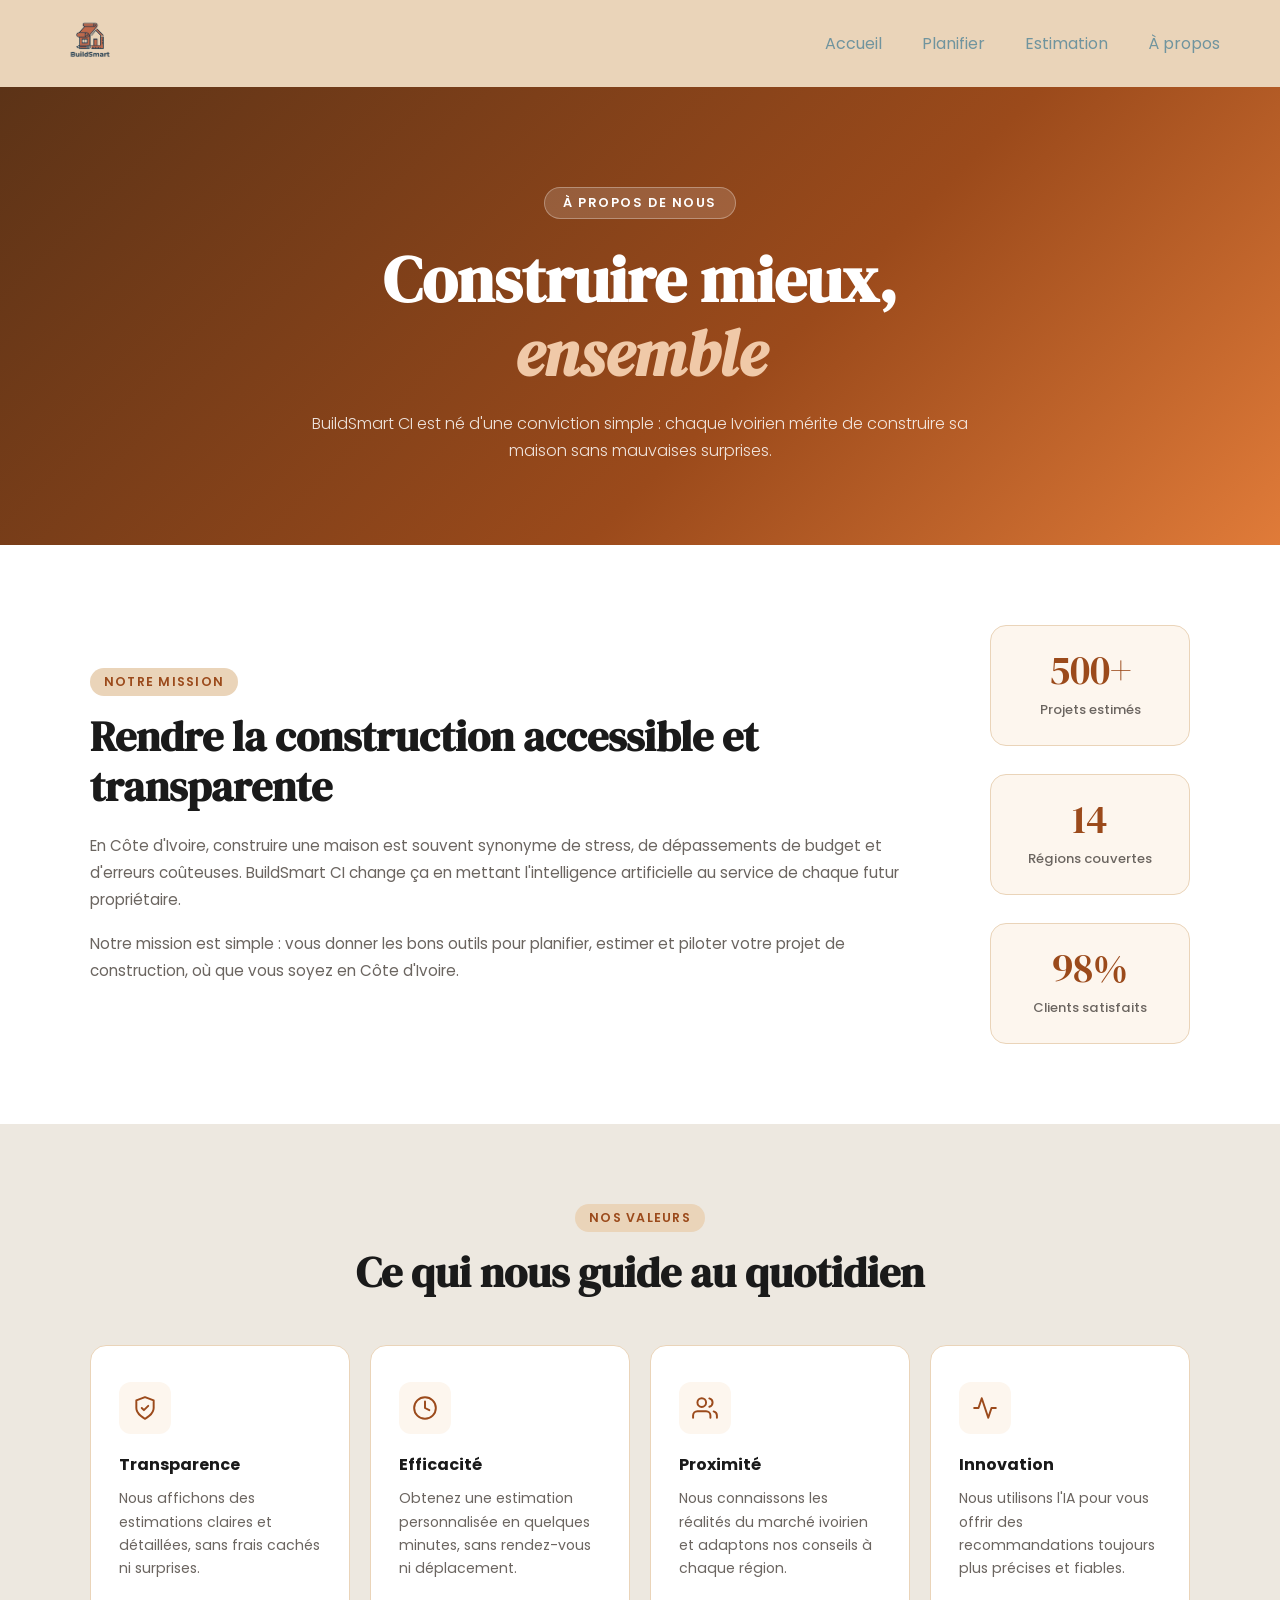
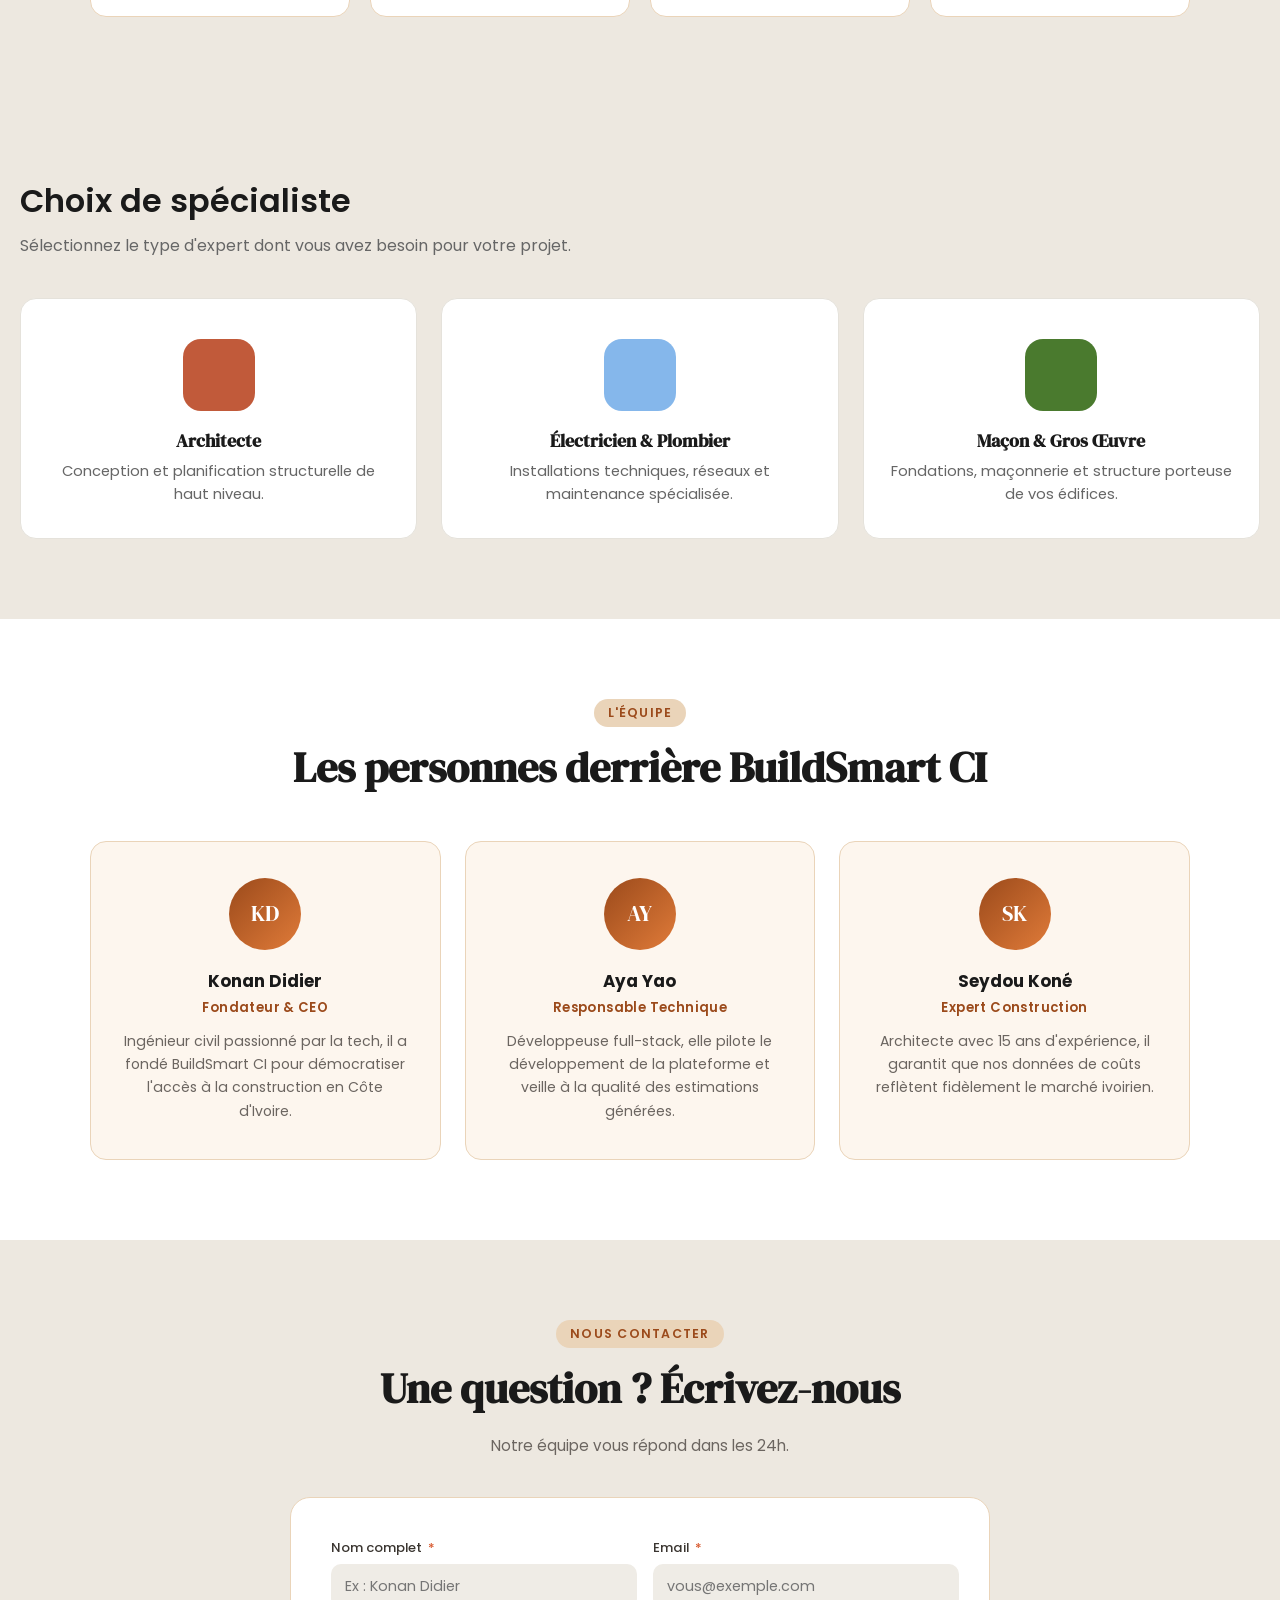
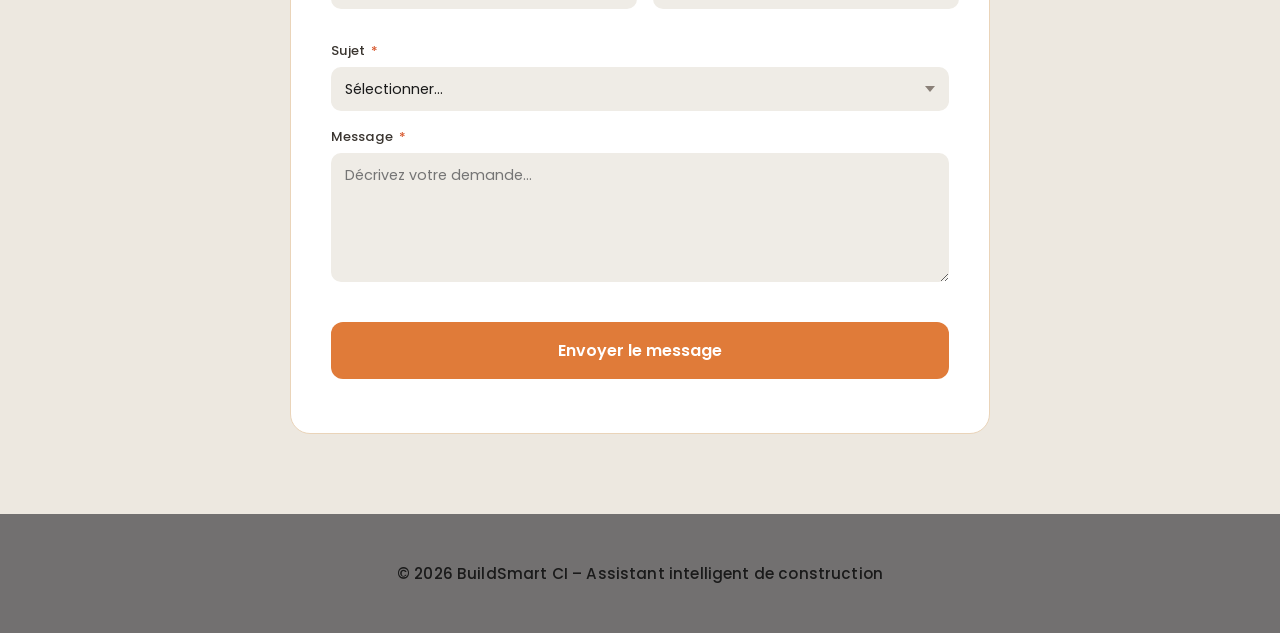
==== a-propos.html @ fcebb267 "apres defferente modiff" ====
<!DOCTYPE html>
<html lang="fr">
<head>
    <meta charset="UTF-8">
    <meta name="viewport" content="width=device-width, initial-scale=1.0">
    <link rel="stylesheet" href="https://cdnjs.cloudflare.com/ajax/libs/font-awesome/6.0.0-beta3/css/all.min.css">
    <link rel="stylesheet" href="css/a-propos.css">
    <title>À propos — BuildSmart CI</title>
</head>
<body>

    <header>
        <div class="container">
            <div class="logo">
                <img src="images/logobuildsmart-removebg-preview.png" alt="BuildSmart">
            </div>
            <nav class="navbar">
                <ul>
                    <li><a href="index.html">Accueil</a></li>
                    <li><a href="planifier.html">Planifier</a></li>
                    <li><a href="estimation.html">Estimation</a></li>
                    <li><a href="a-propos.html">À propos</a></li>
                </ul>
            </nav>
        </div>
    </header>

    <main>

        <!-- HERO -->
        <section class="hero">
            <div class="hero-inner">
                <p class="hero-tag">À propos de nous</p>
                <h1>Construire mieux,<br><em>ensemble</em></h1>
                <p class="hero-sub">BuildSmart CI est né d'une conviction simple : chaque Ivoirien mérite de construire sa maison sans mauvaises surprises.</p>
            </div>
        </section>

        <!-- MISSION -->
        <section class="section mission-section">
            <div class="section-inner">
                <div class="section-text">
                    <span class="section-tag">Notre mission</span>
                    <h2>Rendre la construction accessible et transparente</h2>
                    <p>En Côte d'Ivoire, construire une maison est souvent synonyme de stress, de dépassements de budget et d'erreurs coûteuses. BuildSmart CI change ça en mettant l'intelligence artificielle au service de chaque futur propriétaire.</p>
                    <p>Notre mission est simple : vous donner les bons outils pour planifier, estimer et piloter votre projet de construction, où que vous soyez en Côte d'Ivoire.</p>
                </div>
                <div class="mission-stats">
                    <div class="stat">
                        <span class="stat-number">500+</span>
                        <span class="stat-label">Projets estimés</span>
                    </div>
                    <div class="stat">
                        <span class="stat-number">14</span>
                        <span class="stat-label">Régions couvertes</span>
                    </div>
                    <div class="stat">
                        <span class="stat-number">98%</span>
                        <span class="stat-label">Clients satisfaits</span>
                    </div>
                </div>
            </div>
        </section>

        <!-- VALEURS -->
        <section class="section valeurs-section">
            <div class="section-inner centered">
                <span class="section-tag">Nos valeurs</span>
                <h2>Ce qui nous guide au quotidien</h2>
                <div class="valeurs-grid">

                    <div class="valeur-card">
                        <div class="valeur-icon">
                            <svg viewBox="0 0 24 24" fill="none" stroke="currentColor" stroke-width="1.8" stroke-linecap="round" stroke-linejoin="round">
                                <path d="M12 22s8-4 8-10V5l-8-3-8 3v7c0 6 8 10 8 10z"/>
                                <path d="M9 12l2 2 4-4"/>
                            </svg>
                        </div>
                        <h3>Transparence</h3>
                        <p>Nous affichons des estimations claires et détaillées, sans frais cachés ni surprises.</p>
                    </div>

                    <div class="valeur-card">
                        <div class="valeur-icon">
                            <svg viewBox="0 0 24 24" fill="none" stroke="currentColor" stroke-width="1.8" stroke-linecap="round" stroke-linejoin="round">
                                <circle cx="12" cy="12" r="10"/>
                                <path d="M12 6v6l4 2"/>
                            </svg>
                        </div>
                        <h3>Efficacité</h3>
                        <p>Obtenez une estimation personnalisée en quelques minutes, sans rendez-vous ni déplacement.</p>
                    </div>

                    <div class="valeur-card">
                        <div class="valeur-icon">
                            <svg viewBox="0 0 24 24" fill="none" stroke="currentColor" stroke-width="1.8" stroke-linecap="round" stroke-linejoin="round">
                                <path d="M17 21v-2a4 4 0 0 0-4-4H5a4 4 0 0 0-4 4v2"/>
                                <circle cx="9" cy="7" r="4"/>
                                <path d="M23 21v-2a4 4 0 0 0-3-3.87"/>
                                <path d="M16 3.13a4 4 0 0 1 0 7.75"/>
                            </svg>
                        </div>
                        <h3>Proximité</h3>
                        <p>Nous connaissons les réalités du marché ivoirien et adaptons nos conseils à chaque région.</p>
                    </div>

                    <div class="valeur-card">
                        <div class="valeur-icon">
                            <svg viewBox="0 0 24 24" fill="none" stroke="currentColor" stroke-width="1.8" stroke-linecap="round" stroke-linejoin="round">
                                <polyline points="22 12 18 12 15 21 9 3 6 12 2 12"/>
                            </svg>
                        </div>
                        <h3>Innovation</h3>
                        <p>Nous utilisons l'IA pour vous offrir des recommandations toujours plus précises et fiables.</p>
                    </div>

                </div>
            </div>
        </section>
        
        <!-- SECTION CHOIX DE SPÉCIALISTE -->
          <div class="section">
    <h1>Choix de spécialiste</h1>
    <p class="subtitle">Sélectionnez le type d'expert dont vous avez besoin pour votre projet.</p>

    <div class="cards-grid">

      <div class="card">
        <div class="icon-box icon-coral">
          <i class="ti ti-ruler-2"></i>
        </div>
        <h2>Architecte</h2>
        <p>Conception et planification structurelle de haut niveau.</p>
      </div>

      <div class="card">
        <div class="icon-box icon-blue">
          <i class="ti ti-plug"></i>
        </div>
        <h2>Électricien &amp; Plombier</h2>
        <p>Installations techniques, réseaux et maintenance spécialisée.</p>
      </div>

      <div class="card">
        <div class="icon-box icon-green">
          <i class="ti ti-tools"></i>
        </div>
        <h2>Maçon &amp; Gros Œuvre</h2>
        <p>Fondations, maçonnerie et structure porteuse de vos édifices.</p>
      </div>

    </div>
  </div>

        <!-- ÉQUIPE -->
        <section class="section equipe-section">
            <div class="section-inner centered">
                <span class="section-tag">L'équipe</span>
                <h2>Les personnes derrière BuildSmart CI</h2>
                <div class="equipe-grid">

                    <div class="membre-card">
                        <div class="membre-avatar">KD</div>
                        <h3 class="membre-nom">Konan Didier</h3>
                        <p class="membre-role">Fondateur & CEO</p>
                        <p class="membre-desc">Ingénieur civil passionné par la tech, il a fondé BuildSmart CI pour démocratiser l'accès à la construction en Côte d'Ivoire.</p>
                    </div>

                    <div class="membre-card">
                        <div class="membre-avatar">AY</div>
                        <h3 class="membre-nom">Aya Yao</h3>
                        <p class="membre-role">Responsable Technique</p>
                        <p class="membre-desc">Développeuse full-stack, elle pilote le développement de la plateforme et veille à la qualité des estimations générées.</p>
                    </div>

                    <div class="membre-card">
                        <div class="membre-avatar">SK</div>
                        <h3 class="membre-nom">Seydou Koné</h3>
                        <p class="membre-role">Expert Construction</p>
                        <p class="membre-desc">Architecte avec 15 ans d'expérience, il garantit que nos données de coûts reflètent fidèlement le marché ivoirien.</p>
                    </div>

                </div>
            </div>
        </section>

        <!-- CONTACT -->
        <section class="section contact-section">
            <div class="section-inner centered">
                <span class="section-tag">Nous contacter</span>
                <h2>Une question ? Écrivez-nous</h2>
                <p class="contact-sub">Notre équipe vous répond dans les 24h.</p>

                <form class="contact-form" onsubmit="envoyerMessage(event)">

                    <div class="form-row">
                        <div class="form-field">
                            <label>Nom complet <span class="req">*</span></label>
                            <input type="text" id="contact-nom" placeholder="Ex : Konan Didier" />
                        </div>
                        <div class="form-field">
                            <label>Email <span class="req">*</span></label>
                            <input type="email" id="contact-email" placeholder="vous@exemple.com" />
                        </div>
                    </div>

                    <div class="form-field">
                        <label>Sujet <span class="req">*</span></label>
                        <div class="select-wrap">
                            <select id="contact-sujet">
                                <option value="">Sélectionner…</option>
                                <option>Question sur une estimation</option>
                                <option>Problème technique</option>
                                <option>Partenariat</option>
                                <option>Autre</option>
                            </select>
                        </div>
                    </div>

                    <div class="form-field">
                        <label>Message <span class="req">*</span></label>
                        <textarea id="contact-message" rows="5" placeholder="Décrivez votre demande…"></textarea>
                    </div>

                    <button type="submit" class="btn-contact">Envoyer le message</button>
                    <div id="contact-feedback"></div>

                </form>
            </div>
        </section>

    </main>

    <footer class="footer">
        <p>© 2026 BuildSmart CI – Assistant intelligent de construction</p>
    </footer>

    <script src="JS/a-propos.js"></script>

</body>
</html>
---- css/a-propos.css ----
@import url('https://fonts.googleapis.com/css2?family=Poppins:wght@300;400;500;600;700;800&family=DM+Serif+Display&display=swap');

/* ===========================
   BASE
=========================== */
* {
  box-sizing: border-box;
  margin: 0;
  padding: 0;
}

body {
  font-family: 'Poppins', sans-serif;
  background: #EDE8E0;
  color: #1A1A1A;
}

/* ===========================
   HEADER
=========================== */
header {
  background-color: #EAD4B9;
}

.container {
  max-width: 1200px;
  margin: 0 auto;
  padding: 10px 20px;
  display: flex;
  justify-content: space-between;
  align-items: center;
}

.logo img {
  height: 60px;
}

.navbar ul {
  list-style: none;
  display: flex;
  gap: 40px;
}

.navbar a {
  text-decoration: none;
  color: #70949E;
  font-size: 16px;
  transition: color 0.3s;
}

/* ===========================
   HERO
=========================== */
.hero {
  background: linear-gradient(135deg, #5c3317 0%, #9B4A1B 60%, #E07B39 100%);
  padding: 100px 20px 80px;
  text-align: center;
}

.hero-inner {
  max-width: 680px;
  margin: 0 auto;
}

.hero-tag {
  display: inline-block;
  background: rgba(255, 255, 255, 0.15);
  border: 1px solid rgba(255, 255, 255, 0.3);
  color: #ffffff;
  font-size: 0.8rem;
  font-weight: 600;
  letter-spacing: 0.12em;
  text-transform: uppercase;
  padding: 6px 18px;
  border-radius: 50px;
  margin-bottom: 24px;
}

.hero h1 {
  font-family: 'DM Serif Display', serif;
  font-size: clamp(2.5rem, 5vw, 4rem);
  color: #ffffff;
  line-height: 1.15;
  margin-bottom: 20px;
}

.hero h1 em {
  font-style: italic;
  color: #F0C9A8;
}

.hero-sub {
  color: rgba(255, 255, 255, 0.85);
  font-size: 1rem;
  font-weight: 300;
  line-height: 1.7;
}

/* ===========================
   SECTIONS COMMUNES
=========================== */
.section {
  padding: 80px 20px;
}

.section-inner {
  max-width: 1100px;
  margin: 0 auto;
}

.section-inner.centered {
  text-align: center;
}

.section-tag {
  display: inline-block;
  background: #EAD4B9;
  color: #9B4A1B;
  font-size: 0.78rem;
  font-weight: 600;
  letter-spacing: 0.1em;
  text-transform: uppercase;
  padding: 5px 14px;
  border-radius: 50px;
  margin-bottom: 16px;
}

.section h2 {
  font-family: 'DM Serif Display', serif;
  font-size: clamp(1.8rem, 3.5vw, 2.6rem);
  color: #1A1A1A;
  margin-bottom: 20px;
  line-height: 1.2;
}

/* ===========================
   MISSION
=========================== */
.mission-section {
  background: #ffffff;
}

.section-inner {
  display: flex;
  gap: 60px;
  align-items: center;
  flex-wrap: wrap;
}

.section-inner.centered {
  display: block;
}

.section-text {
  flex: 1;
  min-width: 280px;
}

.section-text p {
  color: #6B6560;
  font-size: 0.95rem;
  line-height: 1.8;
  margin-bottom: 16px;
}

.mission-stats {
  display: flex;
  flex-direction: column;
  gap: 28px;
  min-width: 200px;
}

.stat {
  text-align: center;
  background: #FDF6EE;
  border-radius: 16px;
  padding: 24px 32px;
  border: 1px solid #EAD4B9;
}

.stat-number {
  display: block;
  font-family: 'DM Serif Display', serif;
  font-size: 2.5rem;
  color: #9B4A1B;
  line-height: 1;
  margin-bottom: 6px;
}

.stat-label {
  font-size: 0.82rem;
  color: #6B6560;
  font-weight: 500;
}

/* ===========================
   VALEURS
=========================== */
.valeurs-section {
  background: #EDE8E0;
}

.valeurs-grid {
  display: grid;
  grid-template-columns: repeat(auto-fit, minmax(230px, 1fr));
  gap: 20px;
  margin-top: 48px;
}

.valeur-card {
  background: #ffffff;
  border-radius: 16px;
  padding: 36px 28px;
  text-align: left;
  transition: transform 0.25s, box-shadow 0.25s;
  border: 1px solid #EAD4B9;
}

.valeur-card:hover {
  transform: translateY(-5px);
  box-shadow: 0 8px 32px rgba(0, 0, 0, 0.08);
}

.valeur-icon {
  width: 52px;
  height: 52px;
  background: #FDF6EE;
  border-radius: 12px;
  display: flex;
  align-items: center;
  justify-content: center;
  margin-bottom: 18px;
  color: #9B4A1B;
}

.valeur-icon svg {
  width: 26px;
  height: 26px;
}

.valeur-card h3 {
  font-size: 1rem;
  font-weight: 700;
  color: #1A1A1A;
  margin-bottom: 10px;
}

.valeur-card p {
  font-size: 0.88rem;
  color: #6B6560;
  line-height: 1.65;
}


/* ===========================
   SECTION CHOIX SPECIALITES
=========================== */

 /* .section {
      width: 100%;
      max-width: 960px;
      text-align: center;
    } */

    .section h1 {
      font-size: 2rem;
      font-weight: 600;
      color: #1a1a1a;
      margin-bottom: 0.5rem;
    }

    .section p.subtitle {
      font-size: 1rem;
      color: #666;
      margin-bottom: 2.5rem;
    }

    .cards-grid {
      display: grid;
      grid-template-columns: repeat(auto-fit, minmax(220px, 1fr));
      gap: 24px;
    }

    .card {
      background: #ffffff;
      border: 1px solid #e5e2db;
      border-radius: 16px;
      padding: 2.5rem 1.5rem 2rem;
      display: flex;
      flex-direction: column;
      align-items: center;
      text-align: center;
      cursor: pointer;
      transition: border-color 0.2s, box-shadow 0.2s;
    }

    .card:hover {
      border-color: #ccc;
      box-shadow: 0 4px 16px rgba(0, 0, 0, 0.06);
    }

    .icon-box {
      width: 72px;
      height: 72px;
      border-radius: 18px;
      display: flex;
      align-items: center;
      justify-content: center;
      margin-bottom: 1.25rem;
      font-size: 30px;
      color: #fff;
    }

    .icon-coral  { background: #C15A3A; }
    .icon-blue   { background: #85B7EB; }
    .icon-green  { background: #4A7A2E; }

    .card h2 {
      font-size: 1.1rem;
      font-weight: 600;
      color: #1a1a1a;
      margin-bottom: 0.5rem;
    }

    .card p {
      font-size: 0.92rem;
      color: #666;
      line-height: 1.55;
    }

/* ===========================
   ÉQUIPE
=========================== */
.equipe-section {
  background: #ffffff;
}

.equipe-grid {
  display: grid;
  grid-template-columns: repeat(auto-fit, minmax(260px, 1fr));
  gap: 24px;
  margin-top: 48px;
}

.membre-card {
  background: #FDF6EE;
  border-radius: 16px;
  padding: 36px 28px;
  text-align: center;
  border: 1px solid #EAD4B9;
  transition: transform 0.25s, box-shadow 0.25s;
}

.membre-card:hover {
  transform: translateY(-5px);
  box-shadow: 0 8px 32px rgba(0, 0, 0, 0.08);
}

.membre-avatar {
  width: 72px;
  height: 72px;
  background: linear-gradient(135deg, #9B4A1B, #E07B39);
  border-radius: 50%;
  display: flex;
  align-items: center;
  justify-content: center;
  font-family: 'DM Serif Display', serif;
  font-size: 1.4rem;
  color: #ffffff;
  margin: 0 auto 18px;
}

.membre-nom {
  font-size: 1.05rem;
  font-weight: 700;
  color: #1A1A1A;
  margin-bottom: 4px;
}

.membre-role {
  font-size: 0.82rem;
  color: #9B4A1B;
  font-weight: 600;
  margin-bottom: 12px;
  letter-spacing: 0.03em;
}

.membre-desc {
  font-size: 0.88rem;
  color: #6B6560;
  line-height: 1.65;
}

/* ===========================
   CONTACT
=========================== */
.contact-section {
  background: #EDE8E0;
}

.contact-sub {
  color: #6B6560;
  font-size: 0.95rem;
  margin-bottom: 40px;
}

.contact-form {
  background: #ffffff;
  border-radius: 20px;
  padding: 40px;
  max-width: 700px;
  margin: 0 auto;
  text-align: left;
  border: 1px solid #EAD4B9;
}

.form-row {
  display: grid;
  grid-template-columns: 1fr 1fr;
  gap: 16px;
  margin-bottom: 16px;
}

.form-field {
  display: flex;
  flex-direction: column;
  margin-bottom: 16px;
}

.form-field:last-of-type {
  margin-bottom: 0;
}

.form-field label {
  font-size: 0.82rem;
  font-weight: 500;
  color: #3A3530;
  margin-bottom: 6px;
}

.req {
  color: #D85A30;
  margin-left: 3px;
}

.form-field input,
.form-field textarea,
.form-field select {
  background: #EFECE6;
  border: none;
  border-radius: 10px;
  padding: 12px 14px;
  font-family: 'Poppins', sans-serif;
  font-size: 0.9rem;
  color: #1A1A1A;
  outline: none;
  transition: box-shadow 0.2s;
  resize: vertical;
  -webkit-appearance: none;
  appearance: none;
}

.form-field input:focus,
.form-field textarea:focus,
.form-field select:focus {
  box-shadow: 0 0 0 2px #9BB8C4;
}

.select-wrap {
  position: relative;
}

.select-wrap::after {
  content: '';
  position: absolute;
  right: 14px;
  top: 50%;
  transform: translateY(-50%);
  width: 0;
  height: 0;
  border-left: 5px solid transparent;
  border-right: 5px solid transparent;
  border-top: 6px solid #8A8078;
  pointer-events: none;
}

.select-wrap select {
  width: 100%;
}

.btn-contact {
  width: 100%;
  margin-top: 24px;
  background: #E07B39;
  color: #ffffff;
  border: none;
  border-radius: 12px;
  padding: 16px;
  font-family: 'Poppins', sans-serif;
  font-size: 1rem;
  font-weight: 600;
  cursor: pointer;
  transition: background 0.2s, transform 0.1s;
}

.btn-contact:hover {
  background: #9B4A1B;
}

.btn-contact:active {
  transform: scale(0.98);
}

#contact-feedback {
  margin-top: 14px;
  font-size: 0.88rem;
  text-align: center;
  border-radius: 10px;
  padding: 0;
}

#contact-feedback.success {
  background: #D4EDDA;
  color: #2A6A3A;
  padding: 12px;
  border: 1px solid #A8D5B5;
}

#contact-feedback.error {
  background: #FDE8E8;
  color: #9B1A1A;
  padding: 12px;
  border: 1px solid #F4B8B8;
}

/* ===========================
   FOOTER
=========================== */
.footer {
  background-color: #727070;
  padding: 48px 24px;
  display: flex;
  align-items: center;
  justify-content: center;
}

.footer p {
  font-size: 0.95rem;
  color: #1a1a1a;
  font-weight: 500;
  letter-spacing: 0.01em;
}

/* ===========================
   RESPONSIVE
=========================== */
@media (max-width: 768px) {
  .navbar ul {
    display: none;
  }

  .section-inner {
    flex-direction: column;
    gap: 40px;
  }

  .mission-stats {
    flex-direction: row;
    flex-wrap: wrap;
    justify-content: center;
  }

  .form-row {
    grid-template-columns: 1fr;
  }

  .contact-form {
    padding: 24px;
  }

  .valeurs-grid,
  .equipe-grid {
    grid-template-columns: 1fr;
  }
}
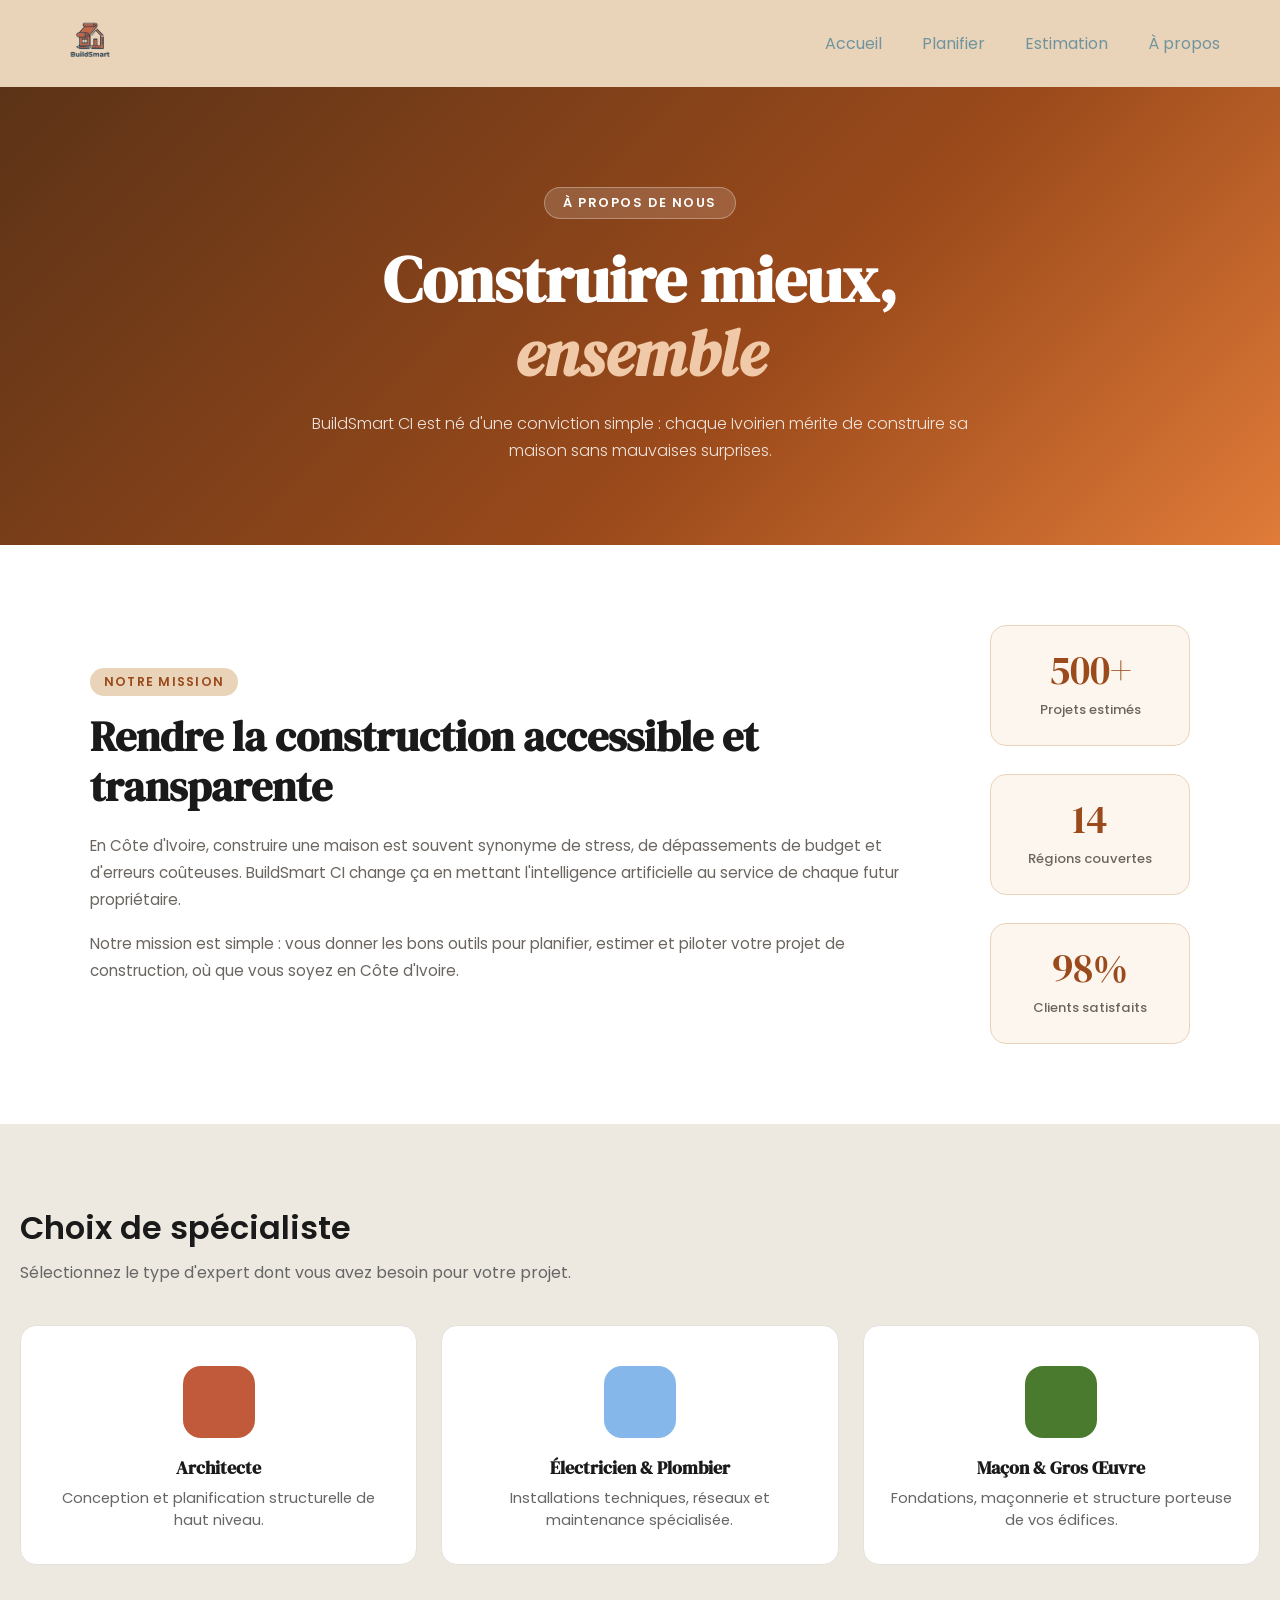
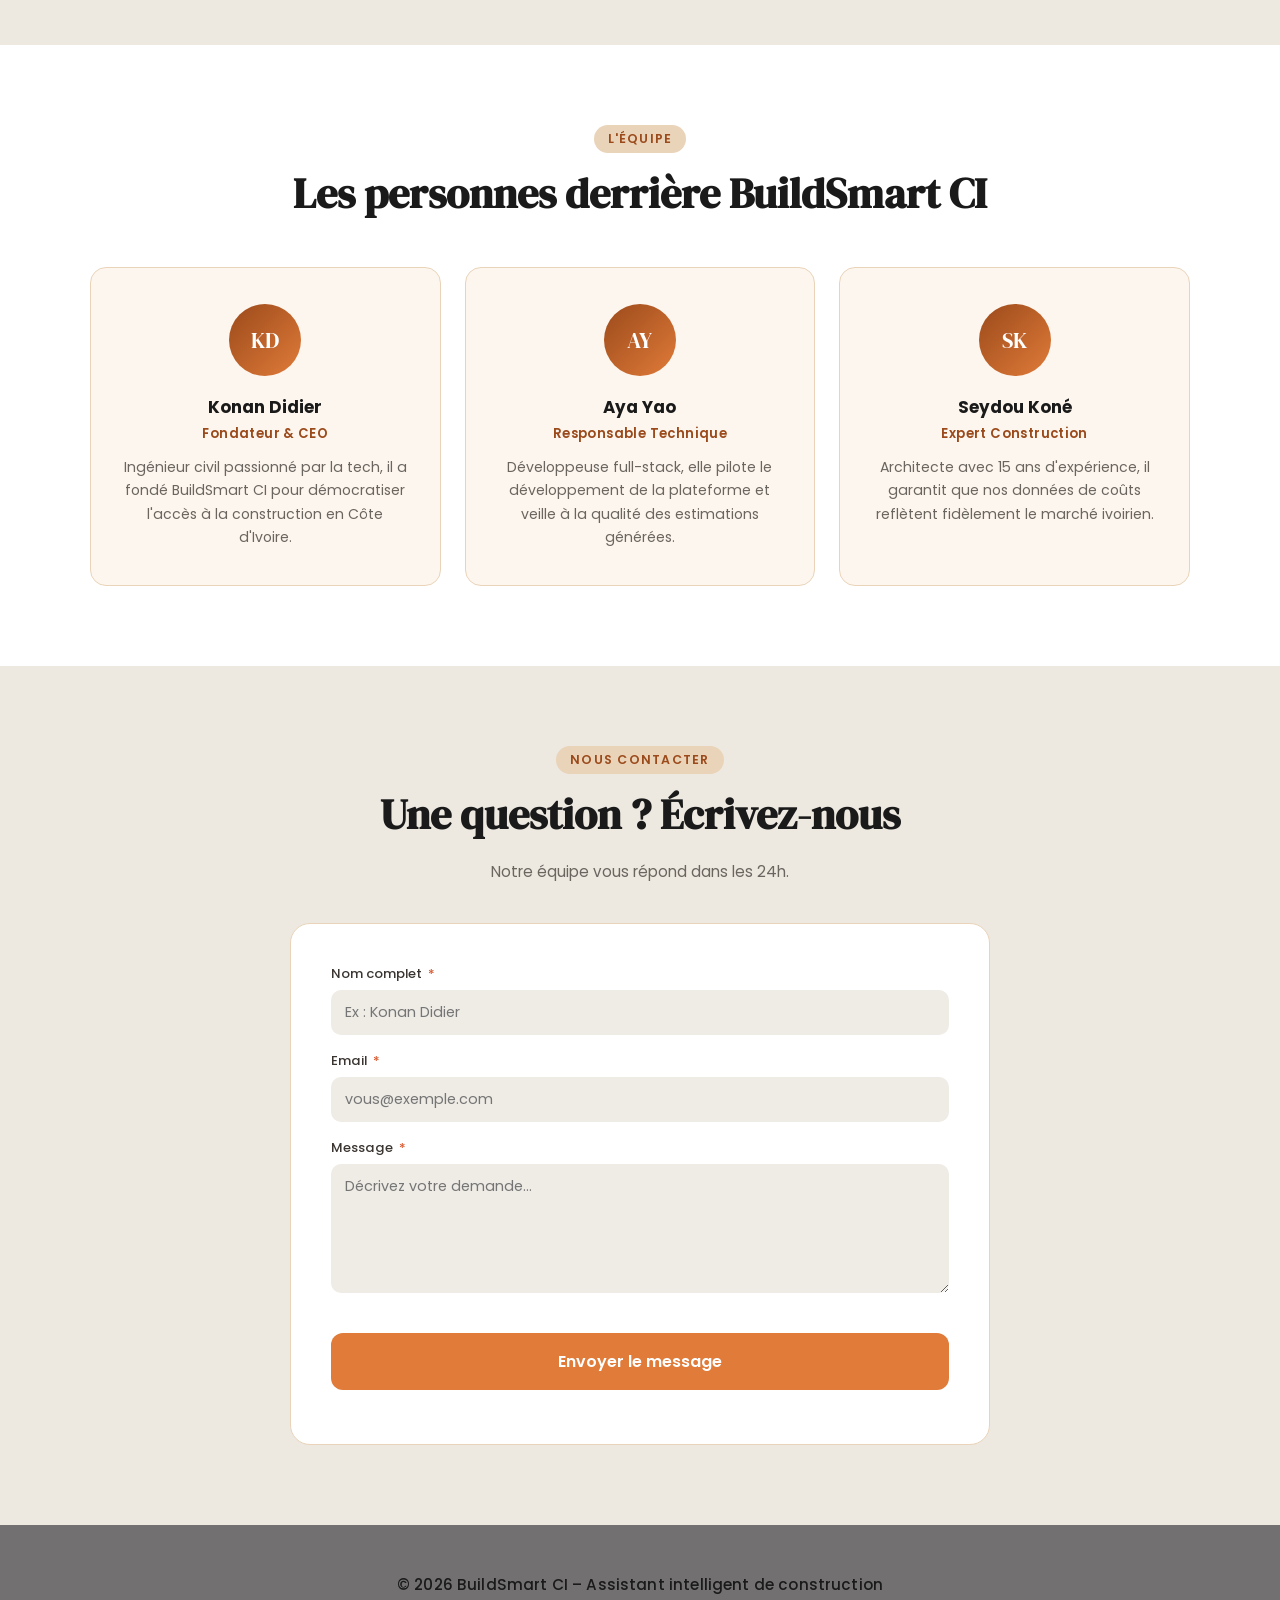
==== commit 25558a03: "nouveau depot" ====
--- a/a-propos.html
+++ b/a-propos.html
@@ -62,61 +62,7 @@
             </div>
         </section>
 
-        <!-- VALEURS -->
-        <section class="section valeurs-section">
-            <div class="section-inner centered">
-                <span class="section-tag">Nos valeurs</span>
-                <h2>Ce qui nous guide au quotidien</h2>
-                <div class="valeurs-grid">
-
-                    <div class="valeur-card">
-                        <div class="valeur-icon">
-                            <svg viewBox="0 0 24 24" fill="none" stroke="currentColor" stroke-width="1.8" stroke-linecap="round" stroke-linejoin="round">
-                                <path d="M12 22s8-4 8-10V5l-8-3-8 3v7c0 6 8 10 8 10z"/>
-                                <path d="M9 12l2 2 4-4"/>
-                            </svg>
-                        </div>
-                        <h3>Transparence</h3>
-                        <p>Nous affichons des estimations claires et détaillées, sans frais cachés ni surprises.</p>
-                    </div>
-
-                    <div class="valeur-card">
-                        <div class="valeur-icon">
-                            <svg viewBox="0 0 24 24" fill="none" stroke="currentColor" stroke-width="1.8" stroke-linecap="round" stroke-linejoin="round">
-                                <circle cx="12" cy="12" r="10"/>
-                                <path d="M12 6v6l4 2"/>
-                            </svg>
-                        </div>
-                        <h3>Efficacité</h3>
-                        <p>Obtenez une estimation personnalisée en quelques minutes, sans rendez-vous ni déplacement.</p>
-                    </div>
-
-                    <div class="valeur-card">
-                        <div class="valeur-icon">
-                            <svg viewBox="0 0 24 24" fill="none" stroke="currentColor" stroke-width="1.8" stroke-linecap="round" stroke-linejoin="round">
-                                <path d="M17 21v-2a4 4 0 0 0-4-4H5a4 4 0 0 0-4 4v2"/>
-                                <circle cx="9" cy="7" r="4"/>
-                                <path d="M23 21v-2a4 4 0 0 0-3-3.87"/>
-                                <path d="M16 3.13a4 4 0 0 1 0 7.75"/>
-                            </svg>
-                        </div>
-                        <h3>Proximité</h3>
-                        <p>Nous connaissons les réalités du marché ivoirien et adaptons nos conseils à chaque région.</p>
-                    </div>
-
-                    <div class="valeur-card">
-                        <div class="valeur-icon">
-                            <svg viewBox="0 0 24 24" fill="none" stroke="currentColor" stroke-width="1.8" stroke-linecap="round" stroke-linejoin="round">
-                                <polyline points="22 12 18 12 15 21 9 3 6 12 2 12"/>
-                            </svg>
-                        </div>
-                        <h3>Innovation</h3>
-                        <p>Nous utilisons l'IA pour vous offrir des recommandations toujours plus précises et fiables.</p>
-                    </div>
-
-                </div>
-            </div>
-        </section>
+    
         
         <!-- SECTION CHOIX DE SPÉCIALISTE -->
           <div class="section">
@@ -204,18 +150,7 @@
                         </div>
                     </div>
 
-                    <div class="form-field">
-                        <label>Sujet <span class="req">*</span></label>
-                        <div class="select-wrap">
-                            <select id="contact-sujet">
-                                <option value="">Sélectionner…</option>
-                                <option>Question sur une estimation</option>
-                                <option>Problème technique</option>
-                                <option>Partenariat</option>
-                                <option>Autre</option>
-                            </select>
-                        </div>
-                    </div>
+                   
 
                     <div class="form-field">
                         <label>Message <span class="req">*</span></label>
--- a/css/a-propos.css
+++ b/css/a-propos.css
@@ -193,64 +193,6 @@
   font-weight: 500;
 }
 
-/* ===========================
-   VALEURS
-=========================== */
-.valeurs-section {
-  background: #EDE8E0;
-}
-
-.valeurs-grid {
-  display: grid;
-  grid-template-columns: repeat(auto-fit, minmax(230px, 1fr));
-  gap: 20px;
-  margin-top: 48px;
-}
-
-.valeur-card {
-  background: #ffffff;
-  border-radius: 16px;
-  padding: 36px 28px;
-  text-align: left;
-  transition: transform 0.25s, box-shadow 0.25s;
-  border: 1px solid #EAD4B9;
-}
-
-.valeur-card:hover {
-  transform: translateY(-5px);
-  box-shadow: 0 8px 32px rgba(0, 0, 0, 0.08);
-}
-
-.valeur-icon {
-  width: 52px;
-  height: 52px;
-  background: #FDF6EE;
-  border-radius: 12px;
-  display: flex;
-  align-items: center;
-  justify-content: center;
-  margin-bottom: 18px;
-  color: #9B4A1B;
-}
-
-.valeur-icon svg {
-  width: 26px;
-  height: 26px;
-}
-
-.valeur-card h3 {
-  font-size: 1rem;
-  font-weight: 700;
-  color: #1A1A1A;
-  margin-bottom: 10px;
-}
-
-.valeur-card p {
-  font-size: 0.88rem;
-  color: #6B6560;
-  line-height: 1.65;
-}
-
 
 /* ===========================
    SECTION CHOIX SPECIALITES
@@ -415,8 +357,8 @@
 }
 
 .form-row {
-  display: grid;
-  grid-template-columns: 1fr 1fr;
+  /* display: flex;
+  flex-wrap: wrap; */
   gap: 16px;
   margin-bottom: 16px;
 }
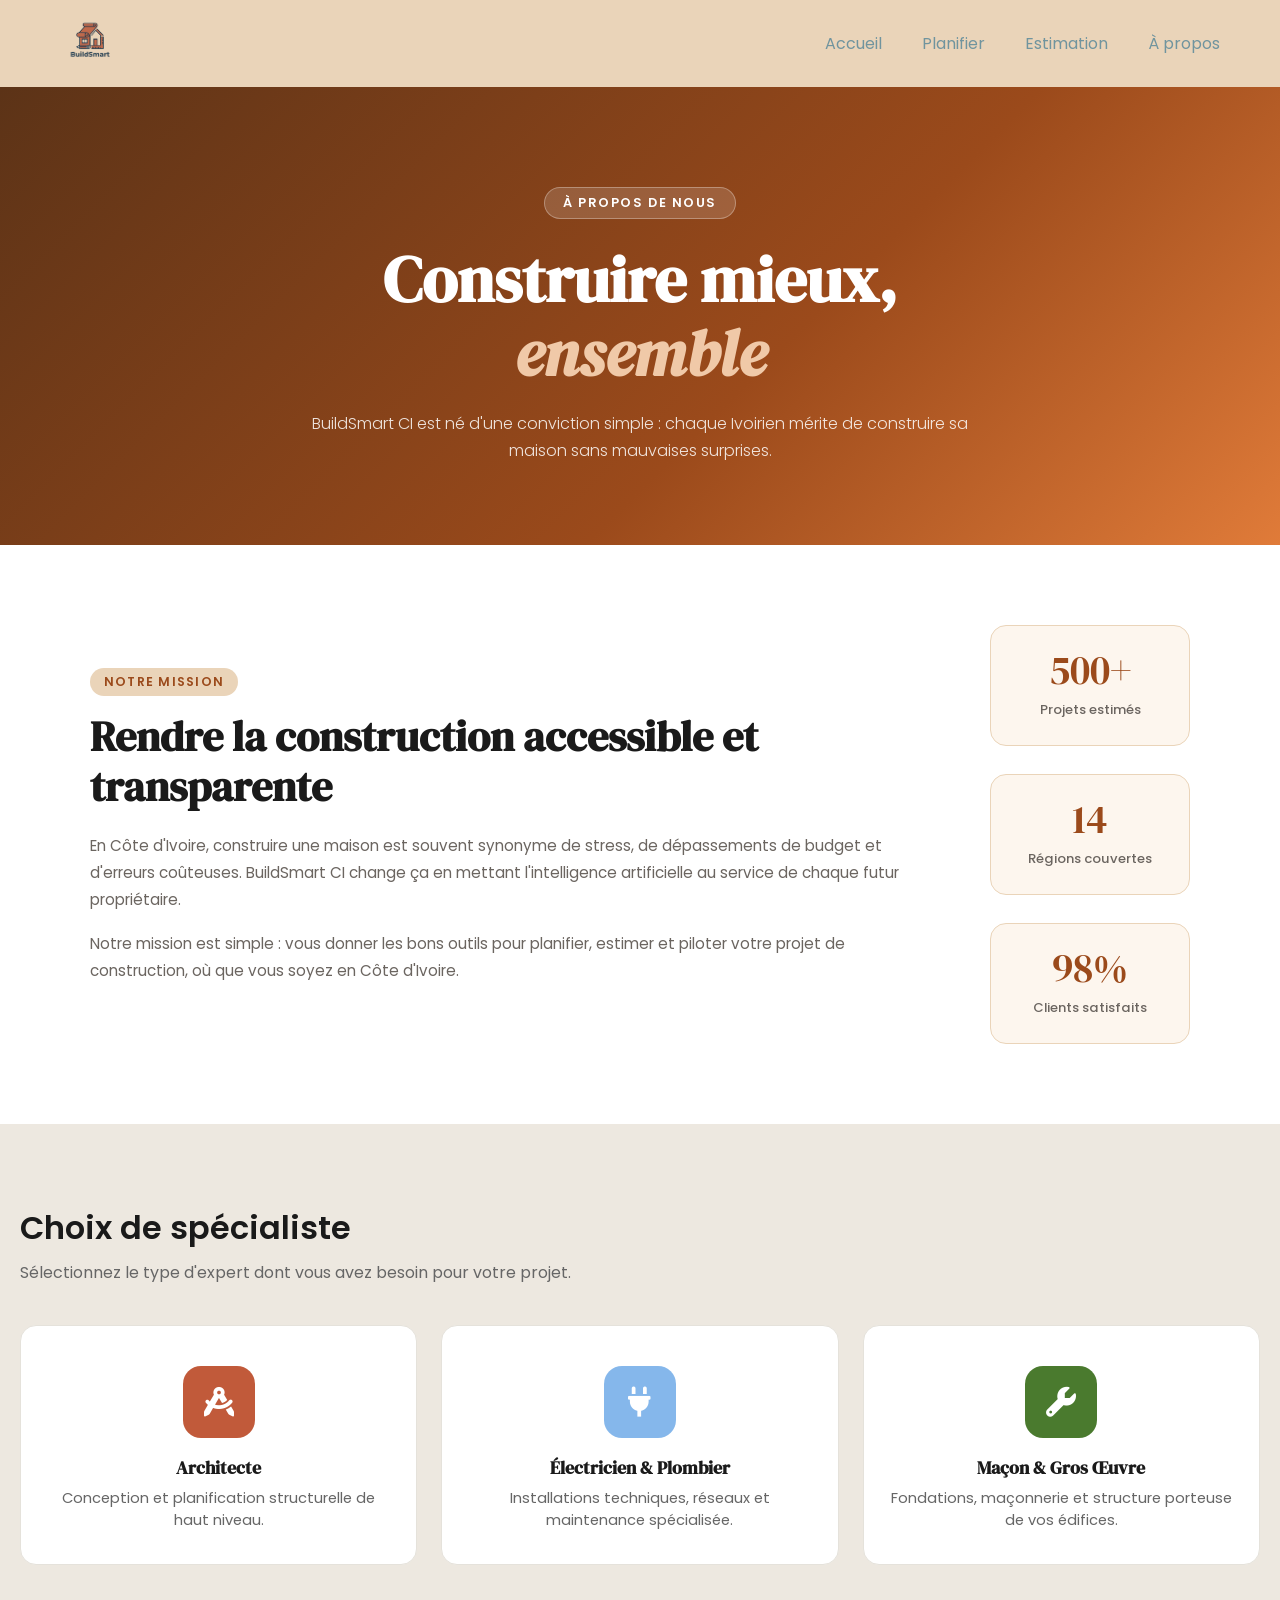
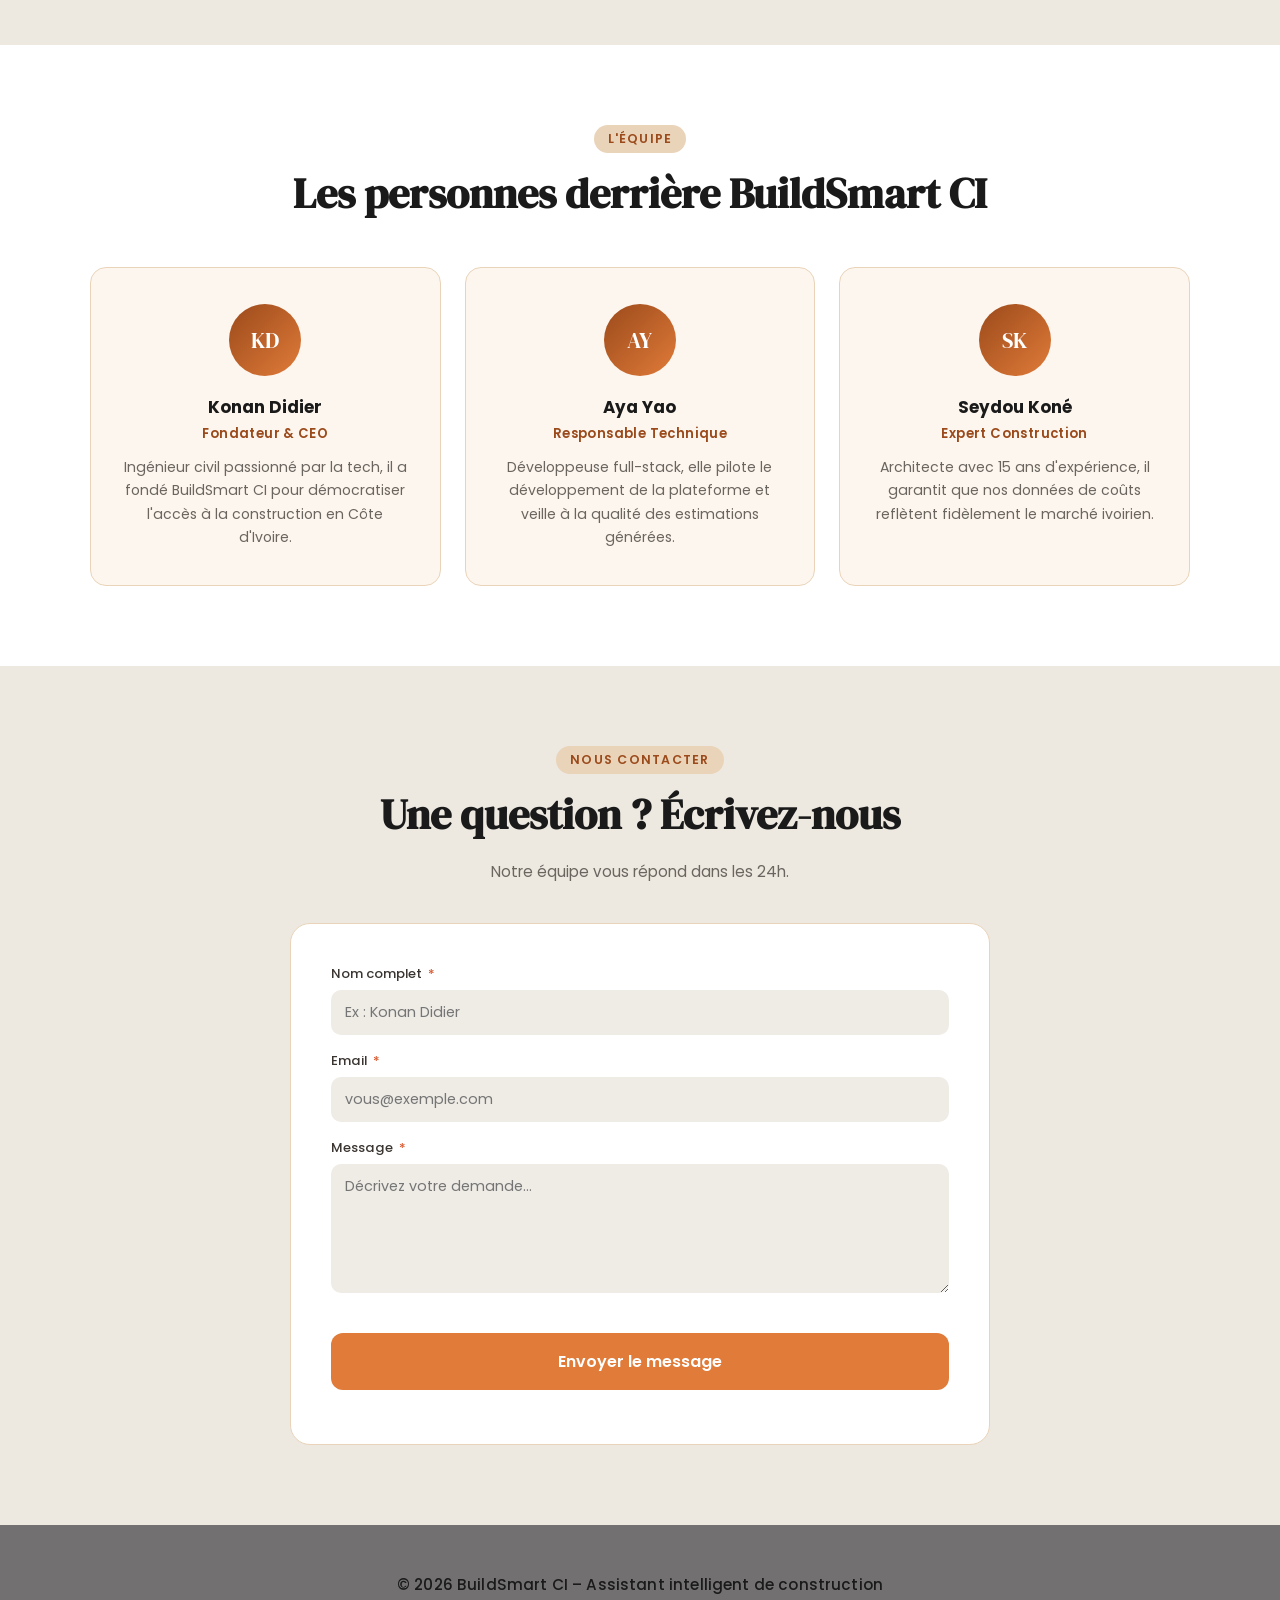
==== commit 9207e421: "import des icons de la page apropos.html" ====
--- a/a-propos.html
+++ b/a-propos.html
@@ -73,7 +73,7 @@
 
       <div class="card">
         <div class="icon-box icon-coral">
-          <i class="ti ti-ruler-2"></i>
+         <i class="fa-solid fa-compass-drafting"></i>
         </div>
         <h2>Architecte</h2>
         <p>Conception et planification structurelle de haut niveau.</p>
@@ -81,7 +81,7 @@
 
       <div class="card">
         <div class="icon-box icon-blue">
-          <i class="ti ti-plug"></i>
+       <i class="fa-solid fa-plug"></i>
         </div>
         <h2>Électricien &amp; Plombier</h2>
         <p>Installations techniques, réseaux et maintenance spécialisée.</p>
@@ -89,7 +89,7 @@
 
       <div class="card">
         <div class="icon-box icon-green">
-          <i class="ti ti-tools"></i>
+       <i class="fa-solid fa-wrench"></i>
         </div>
         <h2>Maçon &amp; Gros Œuvre</h2>
         <p>Fondations, maçonnerie et structure porteuse de vos édifices.</p>
--- a/css/a-propos.css
+++ b/css/a-propos.css
@@ -198,11 +198,7 @@
    SECTION CHOIX SPECIALITES
 =========================== */
 
- /* .section {
-      width: 100%;
-      max-width: 960px;
-      text-align: center;
-    } */
+ 
 
     .section h1 {
       font-size: 2rem;
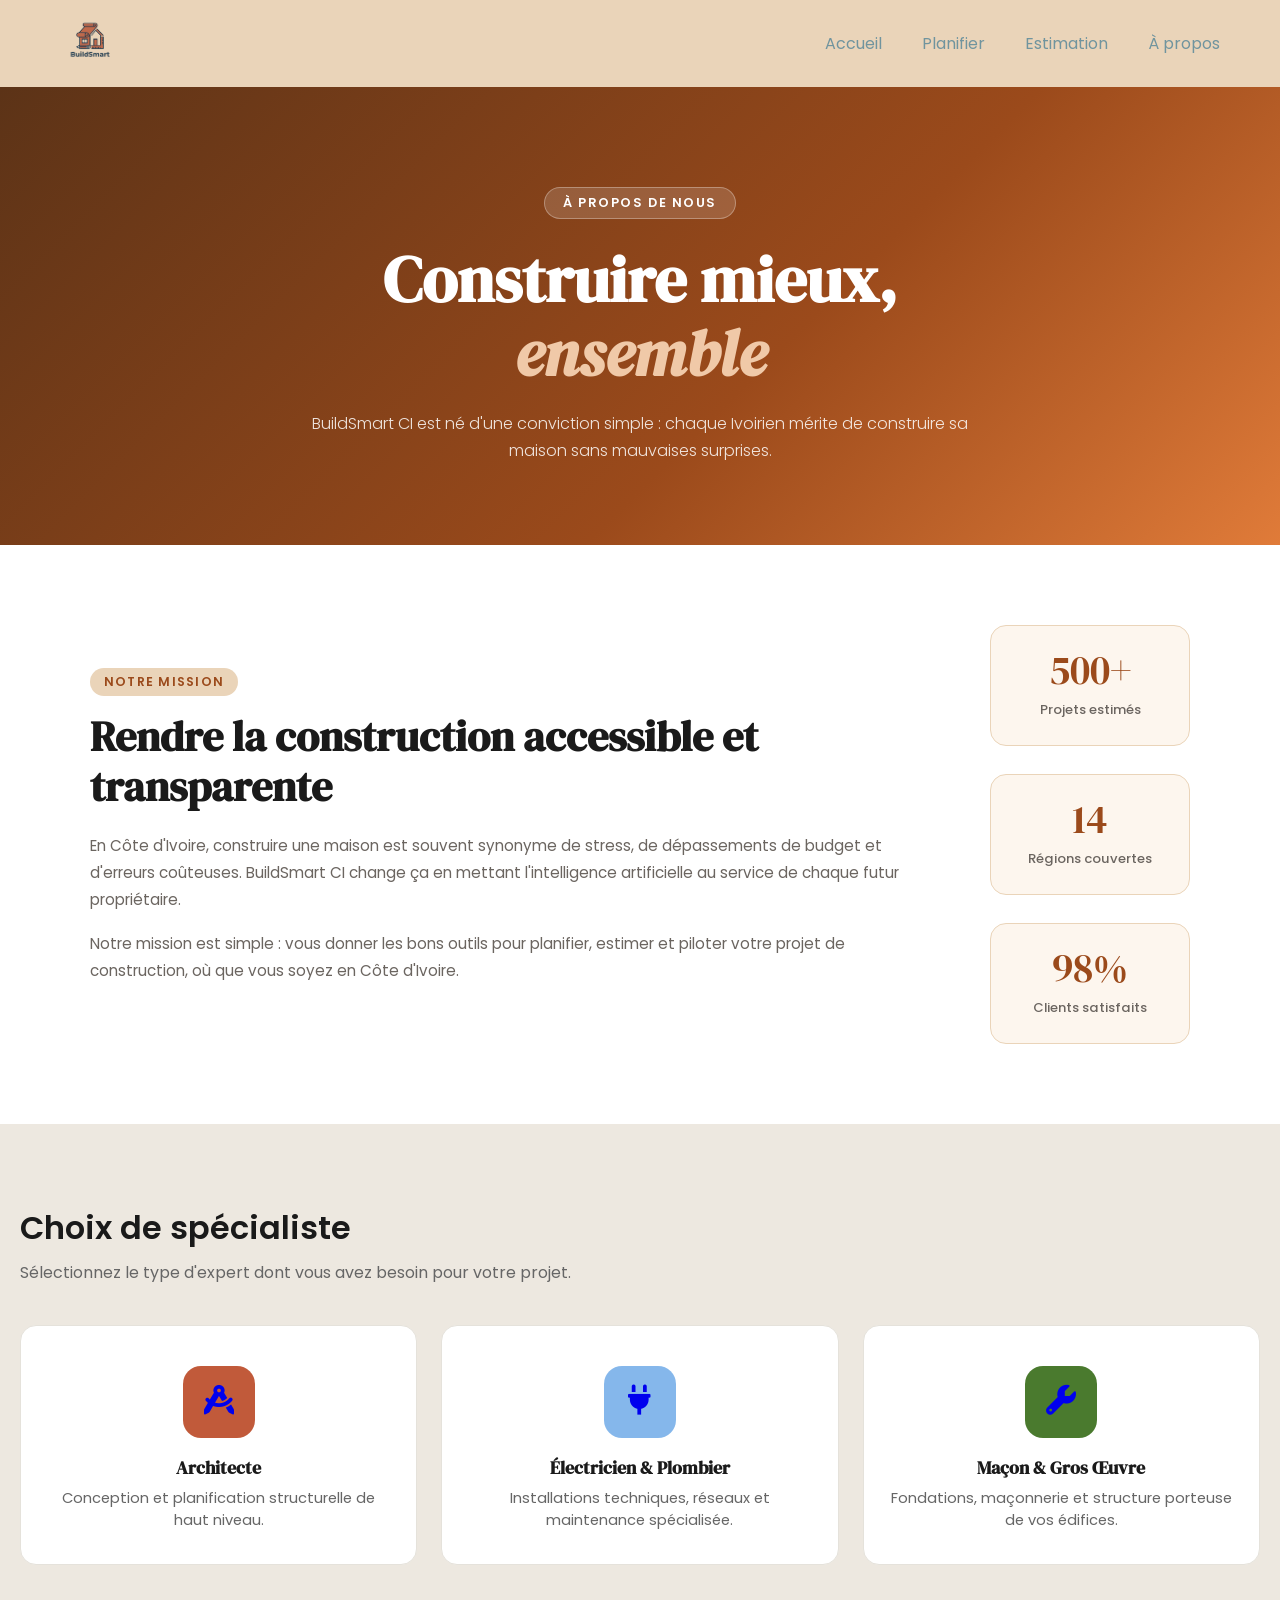
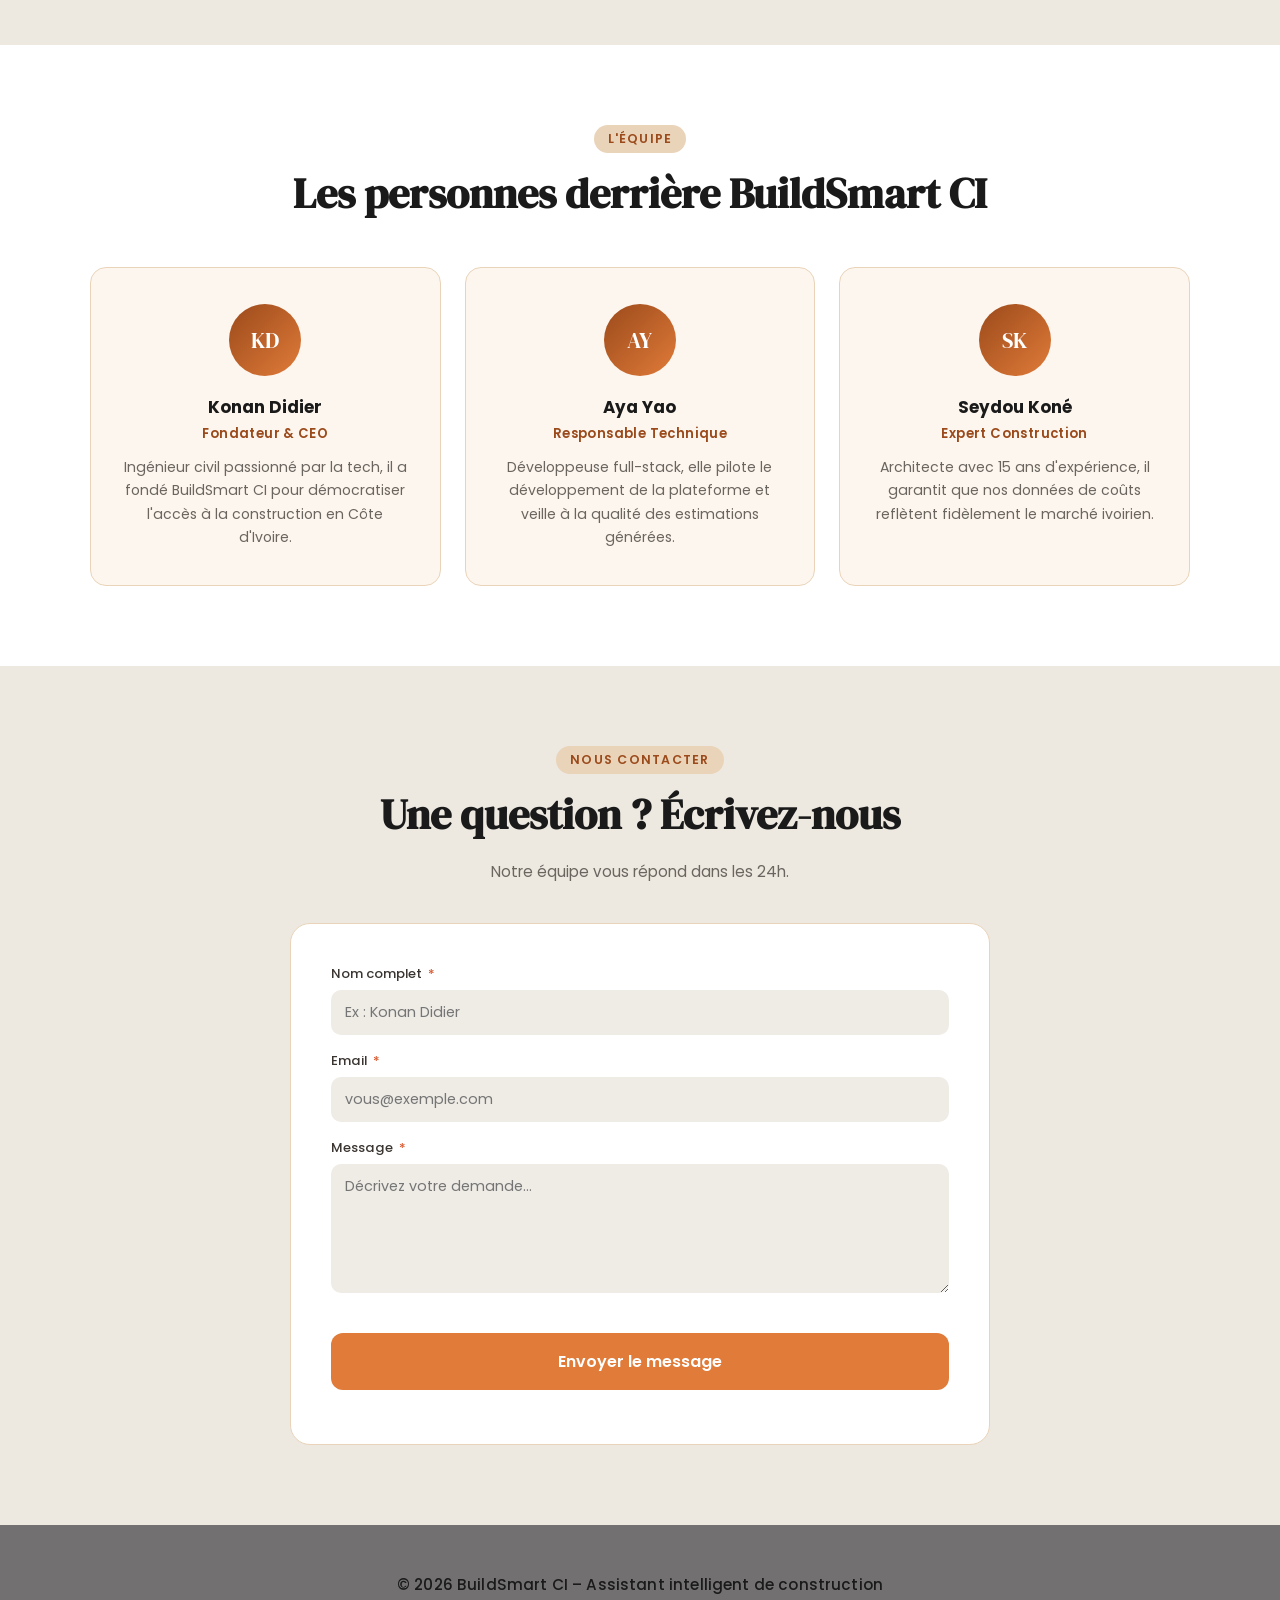
==== commit be1e6446: "modif du chemin d'acces du logo" ====
--- a/a-propos.html
+++ b/a-propos.html
@@ -73,7 +73,7 @@
 
       <div class="card">
         <div class="icon-box icon-coral">
-         <i class="fa-solid fa-compass-drafting"></i>
+        <a href="#contact-form">   <i class="fa-solid fa-compass-drafting"></i></a>
         </div>
         <h2>Architecte</h2>
         <p>Conception et planification structurelle de haut niveau.</p>
@@ -81,7 +81,7 @@
 
       <div class="card">
         <div class="icon-box icon-blue">
-       <i class="fa-solid fa-plug"></i>
+       <a href="#contact-form"> <i class="fa-solid fa-plug"></i></a>
         </div>
         <h2>Électricien &amp; Plombier</h2>
         <p>Installations techniques, réseaux et maintenance spécialisée.</p>
@@ -89,7 +89,7 @@
 
       <div class="card">
         <div class="icon-box icon-green">
-       <i class="fa-solid fa-wrench"></i>
+      <a href="#contact-form"> <i class="fa-solid fa-wrench"></i></a>
         </div>
         <h2>Maçon &amp; Gros Œuvre</h2>
         <p>Fondations, maçonnerie et structure porteuse de vos édifices.</p>
@@ -137,7 +137,7 @@
                 <h2>Une question ? Écrivez-nous</h2>
                 <p class="contact-sub">Notre équipe vous répond dans les 24h.</p>
 
-                <form class="contact-form" onsubmit="envoyerMessage(event)">
+                <form class="contact-form"  id="contact-form" onsubmit="envoyerMessage(event)">
 
                     <div class="form-row">
                         <div class="form-field">
